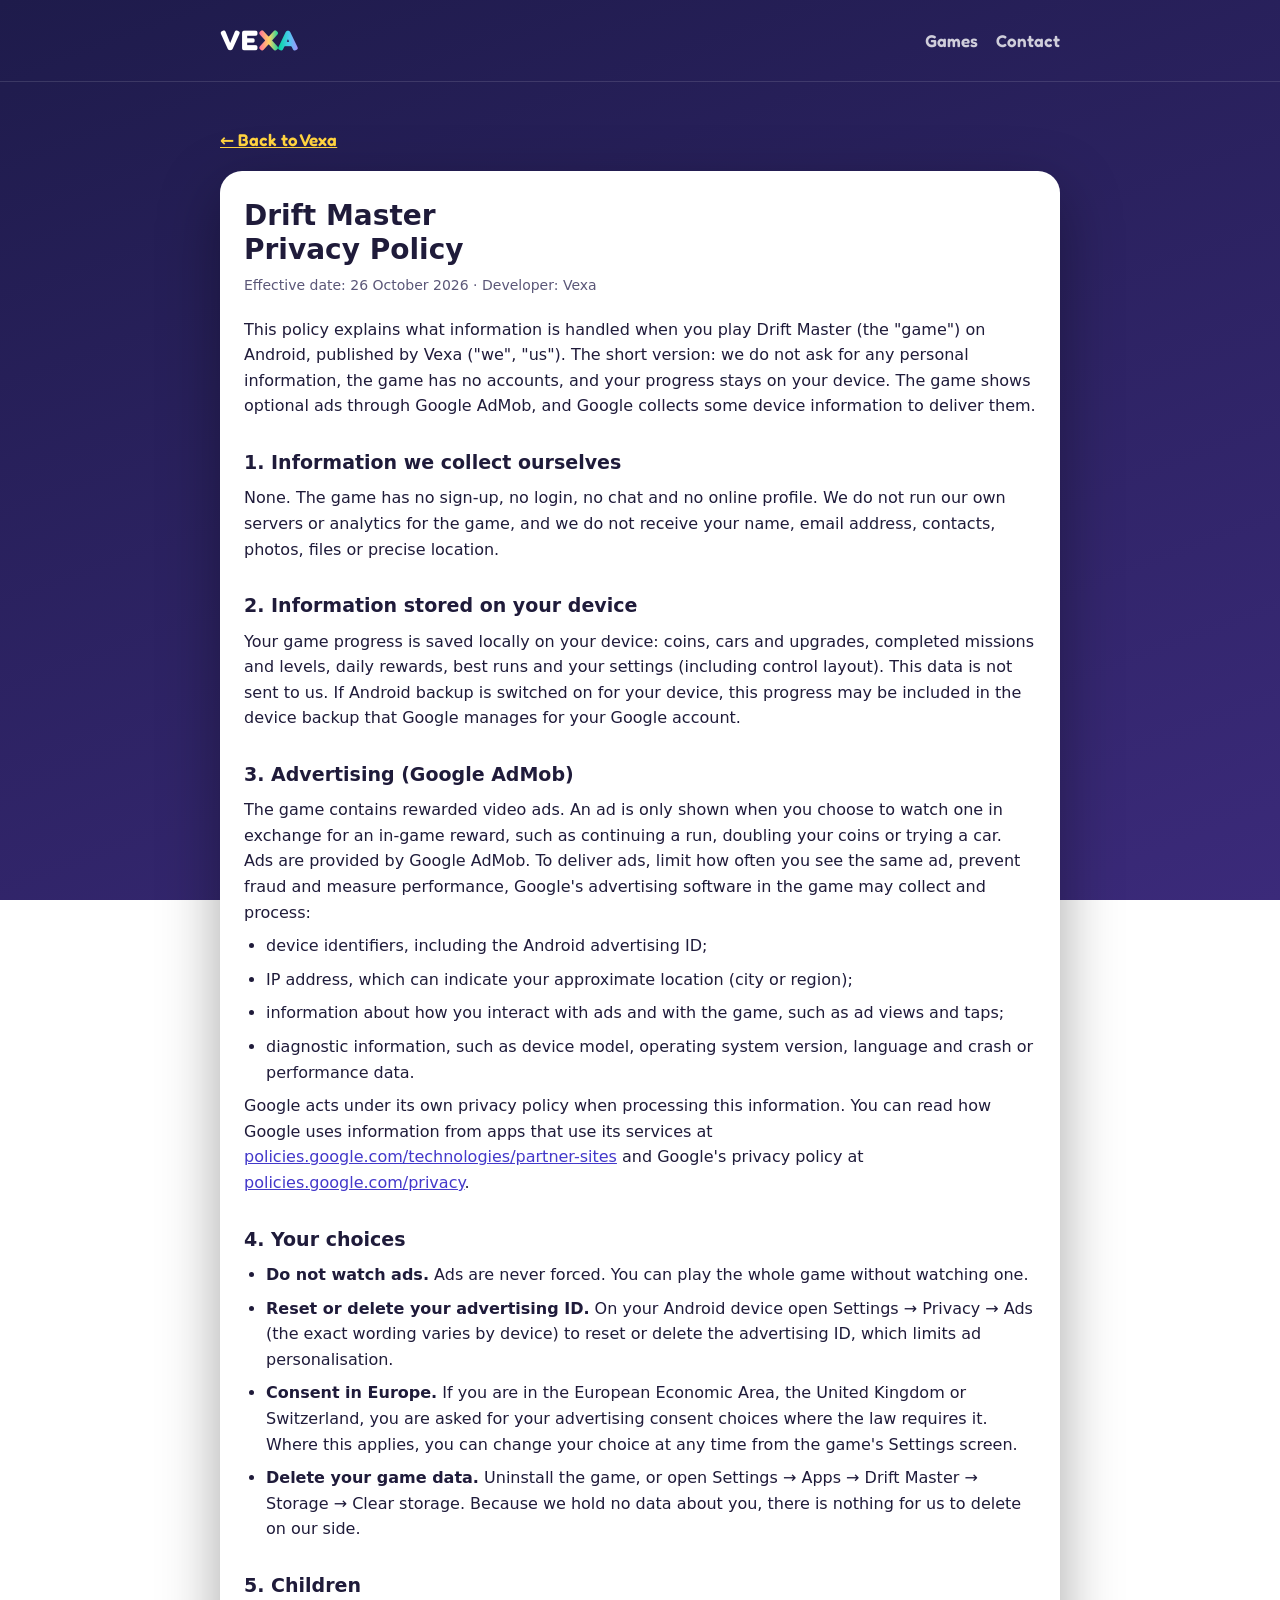
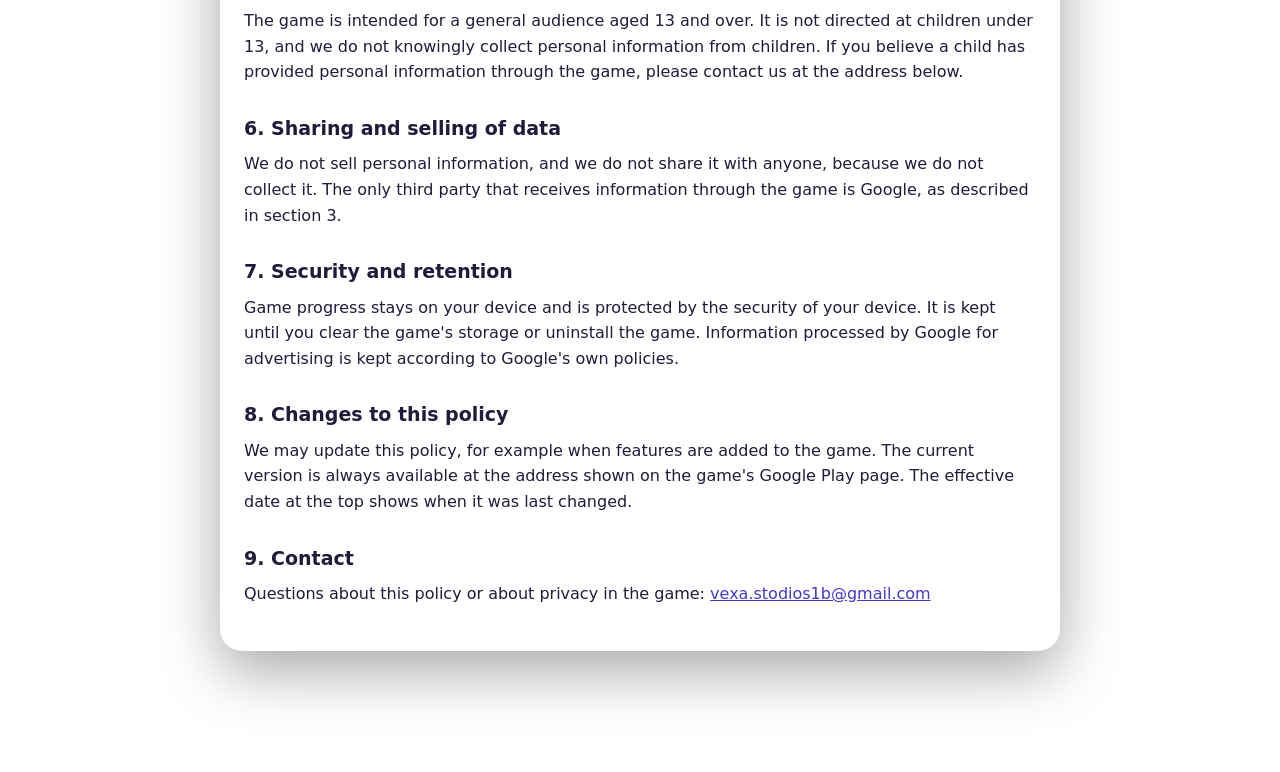
==== drift-master/privacy/index.html @ d8898976 "Add files via upload" ====
<!DOCTYPE html>
<html lang="en">
<head>
<meta charset="utf-8">
<meta name="viewport" content="width=device-width,initial-scale=1">
<title>Drift Master – Privacy Policy | Vexa</title>
<meta name="description" content="Privacy policy for Drift Master by Vexa.">
<link rel="icon" href="../../favicon.svg" type="image/svg+xml">
<link rel="stylesheet" href="../../style.css">
</head>
<body>
<header class="site"><div class="wrap">
  <a class="brand" href="../../">VE<span>XA</span></a>
  <nav><a href="../../#games">Games</a><a href="../../#contact">Contact</a></nav>
</div></header>

<main><div class="wrap">
<a class="back" href="../../">← Back to Vexa</a>
<article class="sheet">
<h1>Drift Master<br>Privacy Policy</h1>
<p class="meta">Effective date: 26 October 2026 · Developer: Vexa</p>

<p>This policy explains what information is handled when you play Drift Master (the "game") on Android, published by Vexa ("we", "us"). The short version: we do not ask for any personal information, the game has no accounts, and your progress stays on your device. The game shows optional ads through Google AdMob, and Google collects some device information to deliver them.</p>

<h2>1. Information we collect ourselves</h2>
<p>None. The game has no sign-up, no login, no chat and no online profile. We do not run our own servers or analytics for the game, and we do not receive your name, email address, contacts, photos, files or precise location.</p>

<h2>2. Information stored on your device</h2>
<p>Your game progress is saved locally on your device: coins, cars and upgrades, completed missions and levels, daily rewards, best runs and your settings (including control layout). This data is not sent to us. If Android backup is switched on for your device, this progress may be included in the device backup that Google manages for your Google account.</p>

<h2>3. Advertising (Google AdMob)</h2>
<p>The game contains rewarded video ads. An ad is only shown when you choose to watch one in exchange for an in-game reward, such as continuing a run, doubling your coins or trying a car. Ads are provided by Google AdMob. To deliver ads, limit how often you see the same ad, prevent fraud and measure performance, Google's advertising software in the game may collect and process:</p>
<ul>
  <li>device identifiers, including the Android advertising ID;</li>
  <li>IP address, which can indicate your approximate location (city or region);</li>
  <li>information about how you interact with ads and with the game, such as ad views and taps;</li>
  <li>diagnostic information, such as device model, operating system version, language and crash or performance data.</li>
</ul>
<p>Google acts under its own privacy policy when processing this information. You can read how Google uses information from apps that use its services at <a href="https://policies.google.com/technologies/partner-sites">policies.google.com/technologies/partner-sites</a> and Google's privacy policy at <a href="https://policies.google.com/privacy">policies.google.com/privacy</a>.</p>

<h2>4. Your choices</h2>
<ul>
  <li><strong>Do not watch ads.</strong> Ads are never forced. You can play the whole game without watching one.</li>
  <li><strong>Reset or delete your advertising ID.</strong> On your Android device open Settings → Privacy → Ads (the exact wording varies by device) to reset or delete the advertising ID, which limits ad personalisation.</li>
  <li><strong>Consent in Europe.</strong> If you are in the European Economic Area, the United Kingdom or Switzerland, you are asked for your advertising consent choices where the law requires it. Where this applies, you can change your choice at any time from the game's Settings screen.</li>
  <li><strong>Delete your game data.</strong> Uninstall the game, or open Settings → Apps → Drift Master → Storage → Clear storage. Because we hold no data about you, there is nothing for us to delete on our side.</li>
</ul>

<h2>5. Children</h2>
<p>The game is intended for a general audience aged 13 and over. It is not directed at children under 13, and we do not knowingly collect personal information from children. If you believe a child has provided personal information through the game, please contact us at the address below.</p>

<h2>6. Sharing and selling of data</h2>
<p>We do not sell personal information, and we do not share it with anyone, because we do not collect it. The only third party that receives information through the game is Google, as described in section 3.</p>

<h2>7. Security and retention</h2>
<p>Game progress stays on your device and is protected by the security of your device. It is kept until you clear the game's storage or uninstall the game. Information processed by Google for advertising is kept according to Google's own policies.</p>

<h2>8. Changes to this policy</h2>
<p>We may update this policy, for example when features are added to the game. The current version is always available at the address shown on the game's Google Play page. The effective date at the top shows when it was last changed.</p>

<h2>9. Contact</h2>
<p>Questions about this policy or about privacy in the game: <a href="mailto:vexa.stodios1b@gmail.com">vexa.stodios1b@gmail.com</a></p>
</article>
</div></main>

<footer class="site"><div class="wrap"><span>© 2026 Vexa</span></div></footer>
</body>
</html>
---- style.css ----
/* Vexa studio site. Fredoka (SIL OFL) is self-hosted so the pages make no third-party requests. */
@font-face{font-family:'Fredoka';font-style:normal;font-weight:500 700;font-display:swap;src:url(fonts/fredoka.woff2) format('woff2')}
:root{--bg:#1e1b4b;--bg2:#3b2a7a;--card:rgba(255,255,255,.07);--line:rgba(255,255,255,.12);--text:#fff;--soft:rgba(255,255,255,.78);--gold:#ffd23f;--green:#5eea7a}
*{box-sizing:border-box;margin:0;padding:0}
html{-webkit-text-size-adjust:100%}
body{min-height:100vh;font:500 17px/1.6 'Fredoka',system-ui,-apple-system,'Segoe UI',Roboto,sans-serif;color:var(--text);background:linear-gradient(160deg,var(--bg),var(--bg2)) fixed;display:flex;flex-direction:column}
a{color:var(--gold)}
a:focus-visible,.btn:focus-visible{outline:3px solid var(--gold);outline-offset:3px}
.wrap{width:100%;max-width:880px;margin:0 auto;padding:0 20px}
header.site{padding:18px 0;border-bottom:1px solid var(--line)}
header.site .wrap{display:flex;align-items:center;justify-content:space-between;gap:16px}
.brand{font-size:28px;font-weight:700;letter-spacing:1px;text-decoration:none;color:#fff}
.brand span{background:linear-gradient(90deg,#ff6b9d,#ffd166,#06d6a0,#4cc9f0,#b388ff);-webkit-background-clip:text;background-clip:text;color:transparent}
nav a{color:var(--soft);text-decoration:none;margin-left:18px;font-weight:600}
nav a:hover{color:#fff}
main{flex:1;padding:44px 0 56px}
.hero h1{font-size:clamp(34px,7vw,56px);line-height:1.05;font-weight:700;text-shadow:0 5px 0 rgba(0,0,0,.3)}
.hero p{font-size:20px;color:var(--soft);margin-top:14px;max-width:560px}
h2.section{font-size:24px;margin:52px 0 16px}
.game{display:grid;grid-template-columns:1fr;background:var(--card);border:2px solid var(--line);border-radius:26px;overflow:hidden;box-shadow:0 20px 60px rgba(0,0,0,.35)}
.game img.banner{display:block;width:100%;height:auto}
.game .body{padding:22px;display:flex;gap:18px;align-items:flex-start}
.game img.icon{width:84px;height:84px;border-radius:20px;flex:none;box-shadow:0 6px 0 rgba(0,0,0,.3)}
.game h3{font-size:24px;line-height:1.2}
.game p{color:var(--soft);margin-top:6px}
.tags{display:flex;flex-wrap:wrap;gap:8px;margin-top:12px}
.tag{font-size:14px;font-weight:600;padding:4px 12px;border-radius:999px;background:rgba(0,0,0,.3)}
.tag.soon{background:var(--gold);color:#3a2000}
.links{margin-top:14px;display:flex;flex-wrap:wrap;gap:16px;font-weight:600}
.contact{background:var(--card);border:2px solid var(--line);border-radius:22px;padding:22px}
.contact p{color:var(--soft)}
footer.site{border-top:1px solid var(--line);padding:20px 0;color:var(--soft);font-size:15px}
footer.site .wrap{display:flex;flex-wrap:wrap;gap:8px 20px;justify-content:space-between}
/* Legal pages: dark text on a light sheet for long reading */
.sheet{background:#fff;color:#1f1b3a;border-radius:22px;padding:28px 24px 36px;font-family:system-ui,-apple-system,'Segoe UI',Roboto,sans-serif;font-weight:400;font-size:16px;box-shadow:0 20px 60px rgba(0,0,0,.35)}
.sheet h1{font-size:28px;line-height:1.2;margin-bottom:4px}
.sheet h2{font-size:19px;margin:28px 0 6px}
.sheet p,.sheet li{margin:8px 0}
.sheet ul{padding-left:22px}
.sheet .meta{color:#5b5778;font-size:14px;margin-bottom:20px}
.sheet a{color:#4338ca}
.back{display:inline-block;margin-bottom:18px;font-weight:600}
@media (max-width:520px){.game .body{flex-direction:column}nav a{margin-left:12px}}
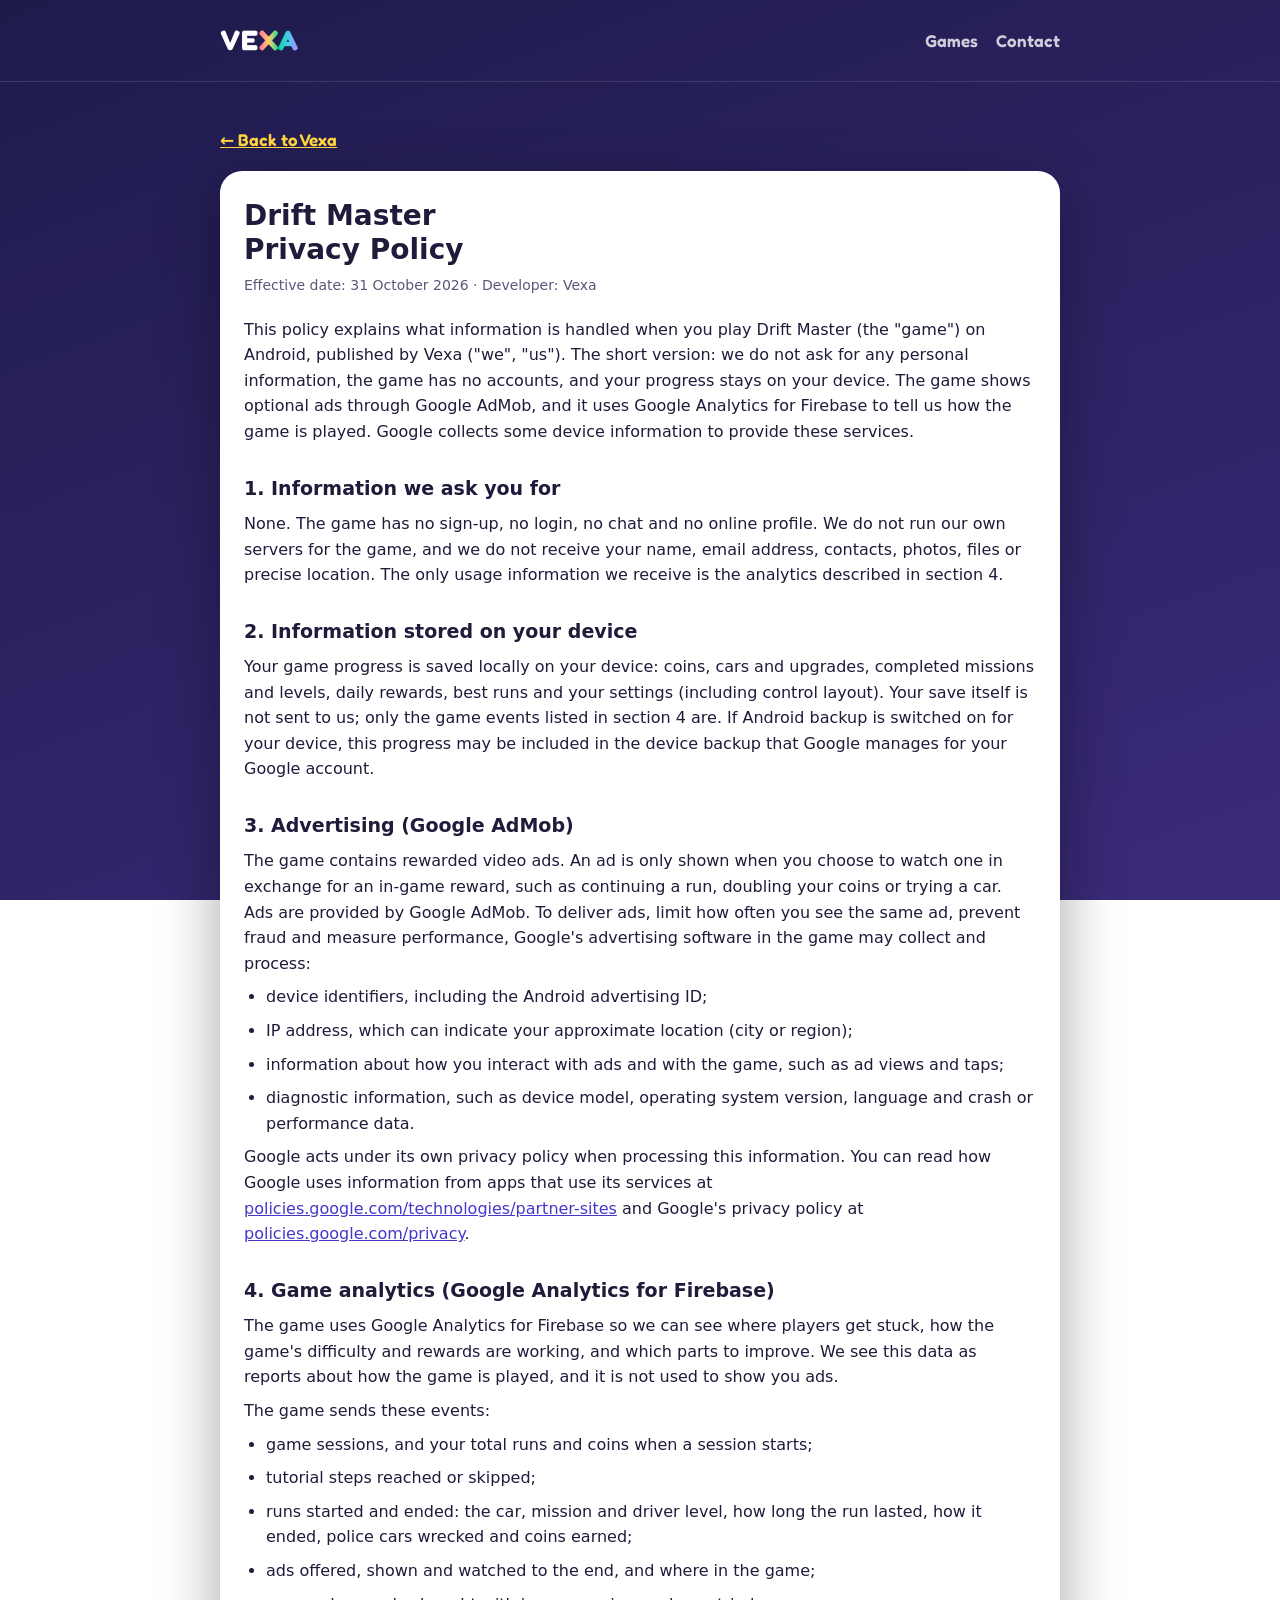
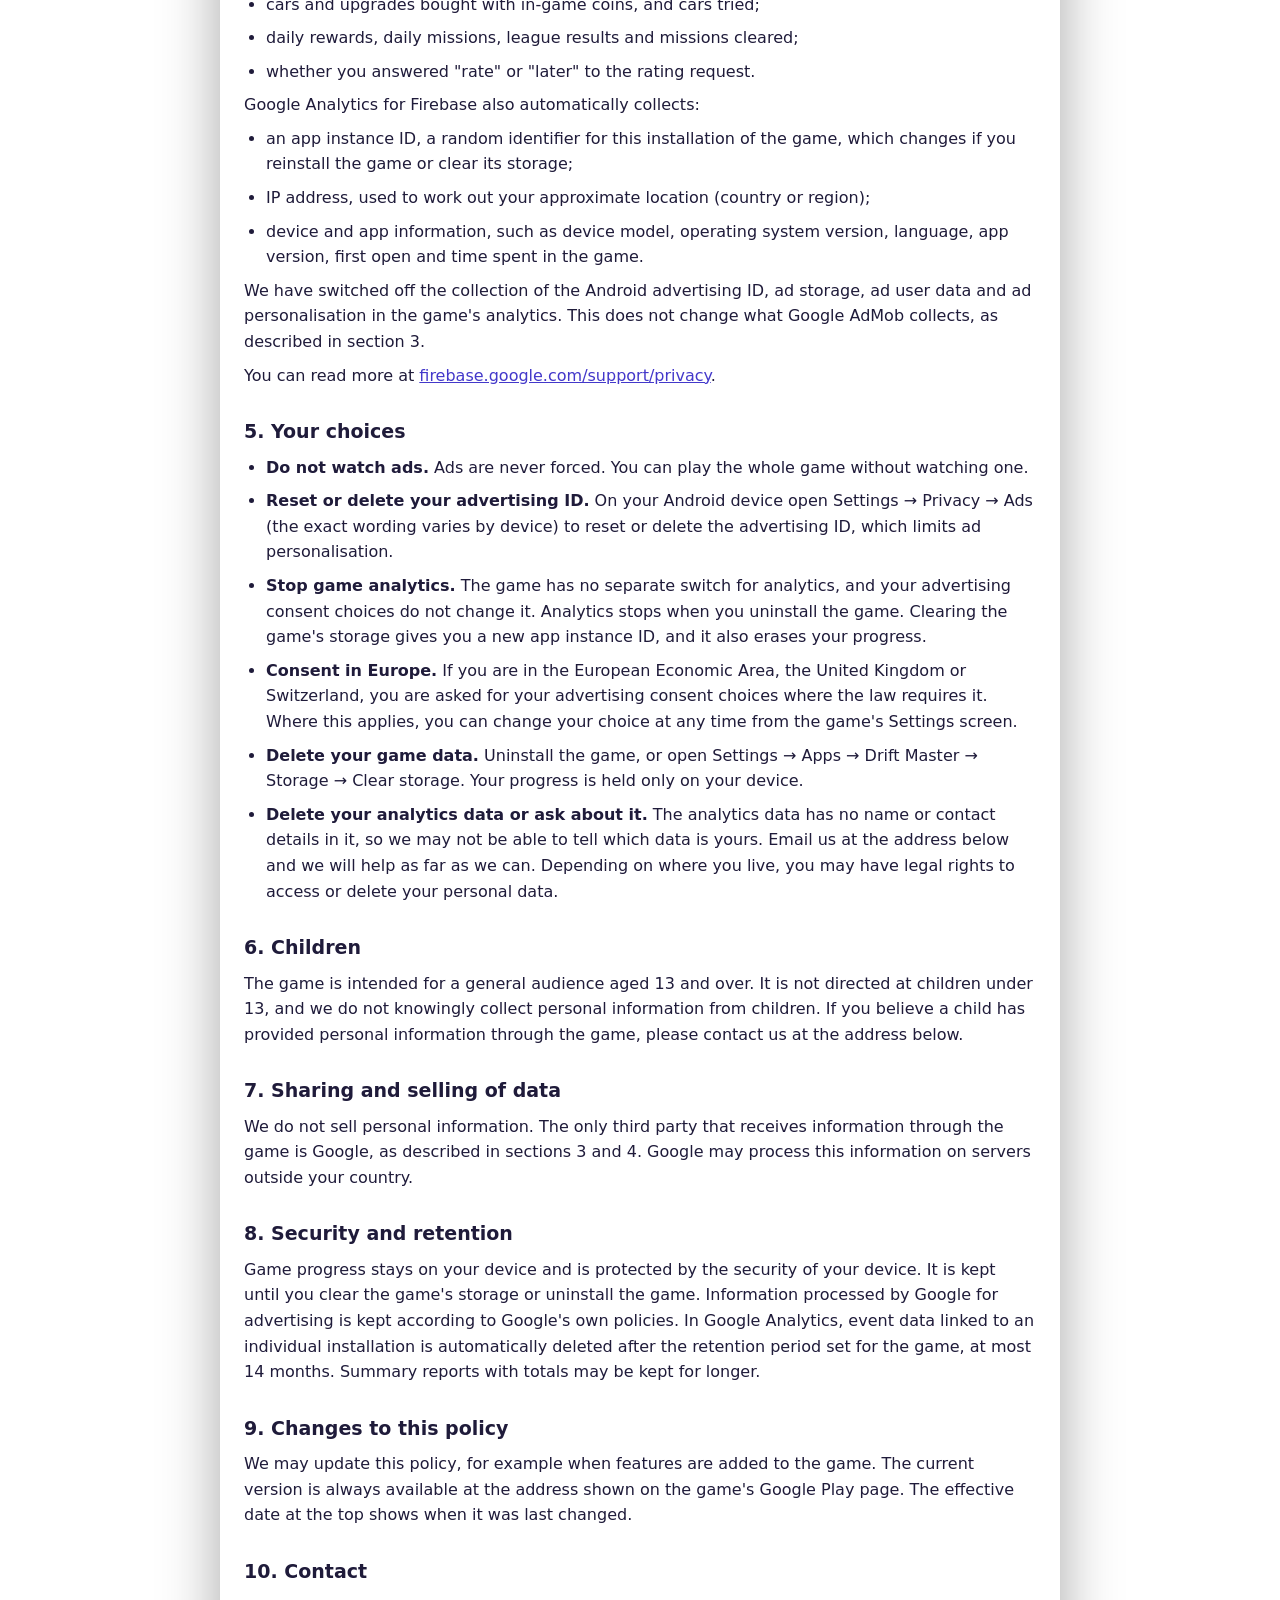
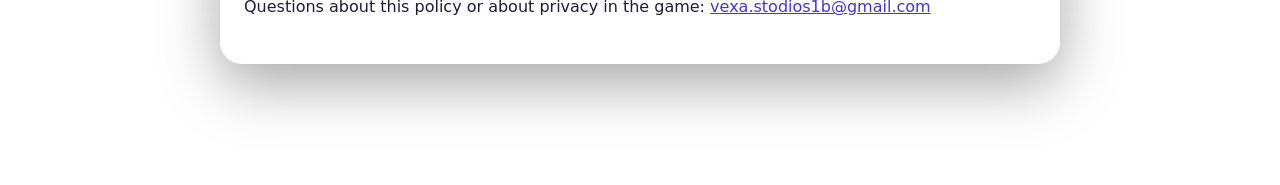
==== commit cc53bbad: "Add Drift Master banner and Firebase privacy text List the game as Drift Master: Police Chase with i" ====
--- a/drift-master/privacy/index.html
+++ b/drift-master/privacy/index.html
@@ -18,15 +18,15 @@
 <a class="back" href="../../">← Back to Vexa</a>
 <article class="sheet">
 <h1>Drift Master<br>Privacy Policy</h1>
-<p class="meta">Effective date: 26 October 2026 · Developer: Vexa</p>
+<p class="meta">Effective date: 31 October 2026 · Developer: Vexa</p>
 
-<p>This policy explains what information is handled when you play Drift Master (the "game") on Android, published by Vexa ("we", "us"). The short version: we do not ask for any personal information, the game has no accounts, and your progress stays on your device. The game shows optional ads through Google AdMob, and Google collects some device information to deliver them.</p>
+<p>This policy explains what information is handled when you play Drift Master (the "game") on Android, published by Vexa ("we", "us"). The short version: we do not ask for any personal information, the game has no accounts, and your progress stays on your device. The game shows optional ads through Google AdMob, and it uses Google Analytics for Firebase to tell us how the game is played. Google collects some device information to provide these services.</p>
 
-<h2>1. Information we collect ourselves</h2>
-<p>None. The game has no sign-up, no login, no chat and no online profile. We do not run our own servers or analytics for the game, and we do not receive your name, email address, contacts, photos, files or precise location.</p>
+<h2>1. Information we ask you for</h2>
+<p>None. The game has no sign-up, no login, no chat and no online profile. We do not run our own servers for the game, and we do not receive your name, email address, contacts, photos, files or precise location. The only usage information we receive is the analytics described in section 4.</p>
 
 <h2>2. Information stored on your device</h2>
-<p>Your game progress is saved locally on your device: coins, cars and upgrades, completed missions and levels, daily rewards, best runs and your settings (including control layout). This data is not sent to us. If Android backup is switched on for your device, this progress may be included in the device backup that Google manages for your Google account.</p>
+<p>Your game progress is saved locally on your device: coins, cars and upgrades, completed missions and levels, daily rewards, best runs and your settings (including control layout). Your save itself is not sent to us; only the game events listed in section 4 are. If Android backup is switched on for your device, this progress may be included in the device backup that Google manages for your Google account.</p>
 
 <h2>3. Advertising (Google AdMob)</h2>
 <p>The game contains rewarded video ads. An ad is only shown when you choose to watch one in exchange for an in-game reward, such as continuing a run, doubling your coins or trying a car. Ads are provided by Google AdMob. To deliver ads, limit how often you see the same ad, prevent fraud and measure performance, Google's advertising software in the game may collect and process:</p>
@@ -38,27 +38,50 @@
 </ul>
 <p>Google acts under its own privacy policy when processing this information. You can read how Google uses information from apps that use its services at <a href="https://policies.google.com/technologies/partner-sites">policies.google.com/technologies/partner-sites</a> and Google's privacy policy at <a href="https://policies.google.com/privacy">policies.google.com/privacy</a>.</p>
 
-<h2>4. Your choices</h2>
+<h2>4. Game analytics (Google Analytics for Firebase)</h2>
+<p>The game uses Google Analytics for Firebase so we can see where players get stuck, how the game's difficulty and rewards are working, and which parts to improve. We see this data as reports about how the game is played, and it is not used to show you ads.</p>
+<p>The game sends these events:</p>
+<ul>
+  <li>game sessions, and your total runs and coins when a session starts;</li>
+  <li>tutorial steps reached or skipped;</li>
+  <li>runs started and ended: the car, mission and driver level, how long the run lasted, how it ended, police cars wrecked and coins earned;</li>
+  <li>ads offered, shown and watched to the end, and where in the game;</li>
+  <li>cars and upgrades bought with in-game coins, and cars tried;</li>
+  <li>daily rewards, daily missions, league results and missions cleared;</li>
+  <li>whether you answered "rate" or "later" to the rating request.</li>
+</ul>
+<p>Google Analytics for Firebase also automatically collects:</p>
+<ul>
+  <li>an app instance ID, a random identifier for this installation of the game, which changes if you reinstall the game or clear its storage;</li>
+  <li>IP address, used to work out your approximate location (country or region);</li>
+  <li>device and app information, such as device model, operating system version, language, app version, first open and time spent in the game.</li>
+</ul>
+<p>We have switched off the collection of the Android advertising ID, ad storage, ad user data and ad personalisation in the game's analytics. This does not change what Google AdMob collects, as described in section 3.</p>
+<p>You can read more at <a href="https://firebase.google.com/support/privacy">firebase.google.com/support/privacy</a>.</p>
+
+<h2>5. Your choices</h2>
 <ul>
   <li><strong>Do not watch ads.</strong> Ads are never forced. You can play the whole game without watching one.</li>
   <li><strong>Reset or delete your advertising ID.</strong> On your Android device open Settings → Privacy → Ads (the exact wording varies by device) to reset or delete the advertising ID, which limits ad personalisation.</li>
+  <li><strong>Stop game analytics.</strong> The game has no separate switch for analytics, and your advertising consent choices do not change it. Analytics stops when you uninstall the game. Clearing the game's storage gives you a new app instance ID, and it also erases your progress.</li>
   <li><strong>Consent in Europe.</strong> If you are in the European Economic Area, the United Kingdom or Switzerland, you are asked for your advertising consent choices where the law requires it. Where this applies, you can change your choice at any time from the game's Settings screen.</li>
-  <li><strong>Delete your game data.</strong> Uninstall the game, or open Settings → Apps → Drift Master → Storage → Clear storage. Because we hold no data about you, there is nothing for us to delete on our side.</li>
+  <li><strong>Delete your game data.</strong> Uninstall the game, or open Settings → Apps → Drift Master → Storage → Clear storage. Your progress is held only on your device.</li>
+  <li><strong>Delete your analytics data or ask about it.</strong> The analytics data has no name or contact details in it, so we may not be able to tell which data is yours. Email us at the address below and we will help as far as we can. Depending on where you live, you may have legal rights to access or delete your personal data.</li>
 </ul>
 
-<h2>5. Children</h2>
+<h2>6. Children</h2>
 <p>The game is intended for a general audience aged 13 and over. It is not directed at children under 13, and we do not knowingly collect personal information from children. If you believe a child has provided personal information through the game, please contact us at the address below.</p>
 
-<h2>6. Sharing and selling of data</h2>
-<p>We do not sell personal information, and we do not share it with anyone, because we do not collect it. The only third party that receives information through the game is Google, as described in section 3.</p>
+<h2>7. Sharing and selling of data</h2>
+<p>We do not sell personal information. The only third party that receives information through the game is Google, as described in sections 3 and 4. Google may process this information on servers outside your country.</p>
 
-<h2>7. Security and retention</h2>
-<p>Game progress stays on your device and is protected by the security of your device. It is kept until you clear the game's storage or uninstall the game. Information processed by Google for advertising is kept according to Google's own policies.</p>
+<h2>8. Security and retention</h2>
+<p>Game progress stays on your device and is protected by the security of your device. It is kept until you clear the game's storage or uninstall the game. Information processed by Google for advertising is kept according to Google's own policies. In Google Analytics, event data linked to an individual installation is automatically deleted after the retention period set for the game, at most 14 months. Summary reports with totals may be kept for longer.</p>
 
-<h2>8. Changes to this policy</h2>
+<h2>9. Changes to this policy</h2>
 <p>We may update this policy, for example when features are added to the game. The current version is always available at the address shown on the game's Google Play page. The effective date at the top shows when it was last changed.</p>
 
-<h2>9. Contact</h2>
+<h2>10. Contact</h2>
 <p>Questions about this policy or about privacy in the game: <a href="mailto:vexa.stodios1b@gmail.com">vexa.stodios1b@gmail.com</a></p>
 </article>
 </div></main>
